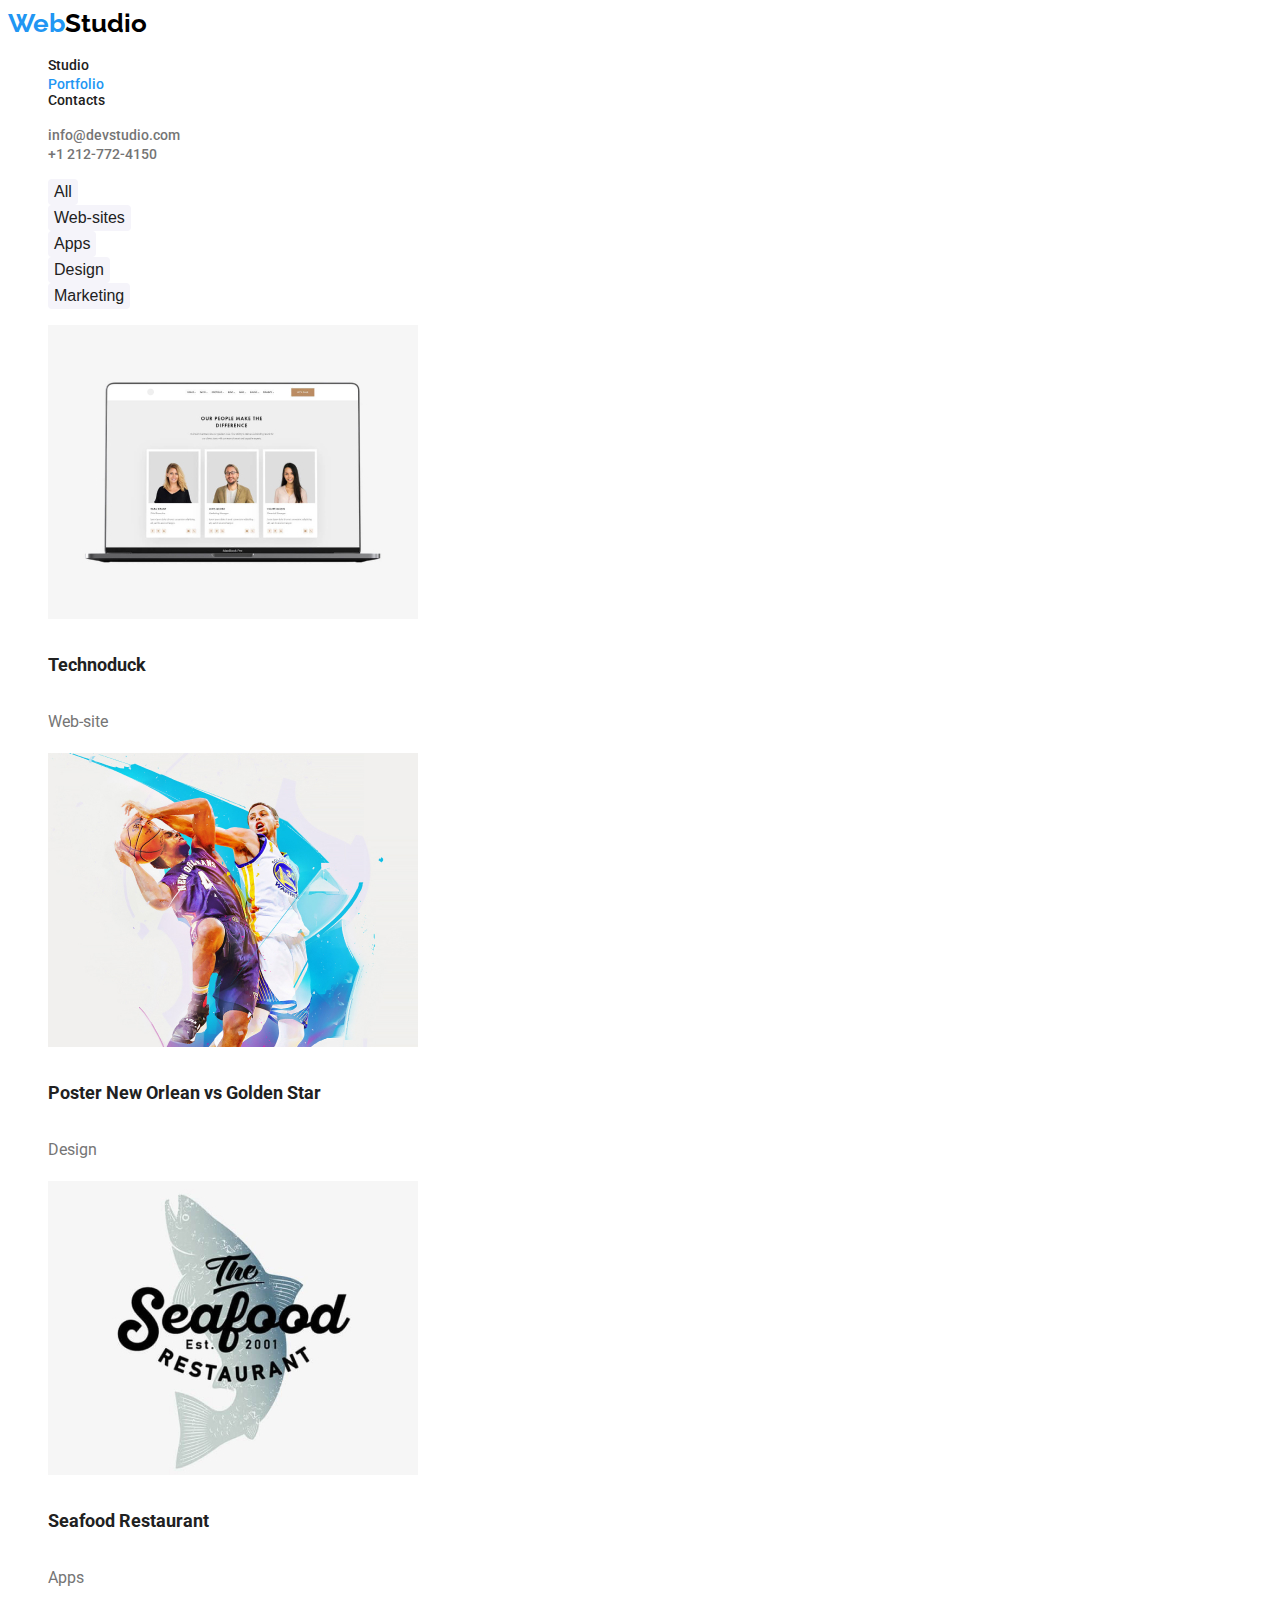
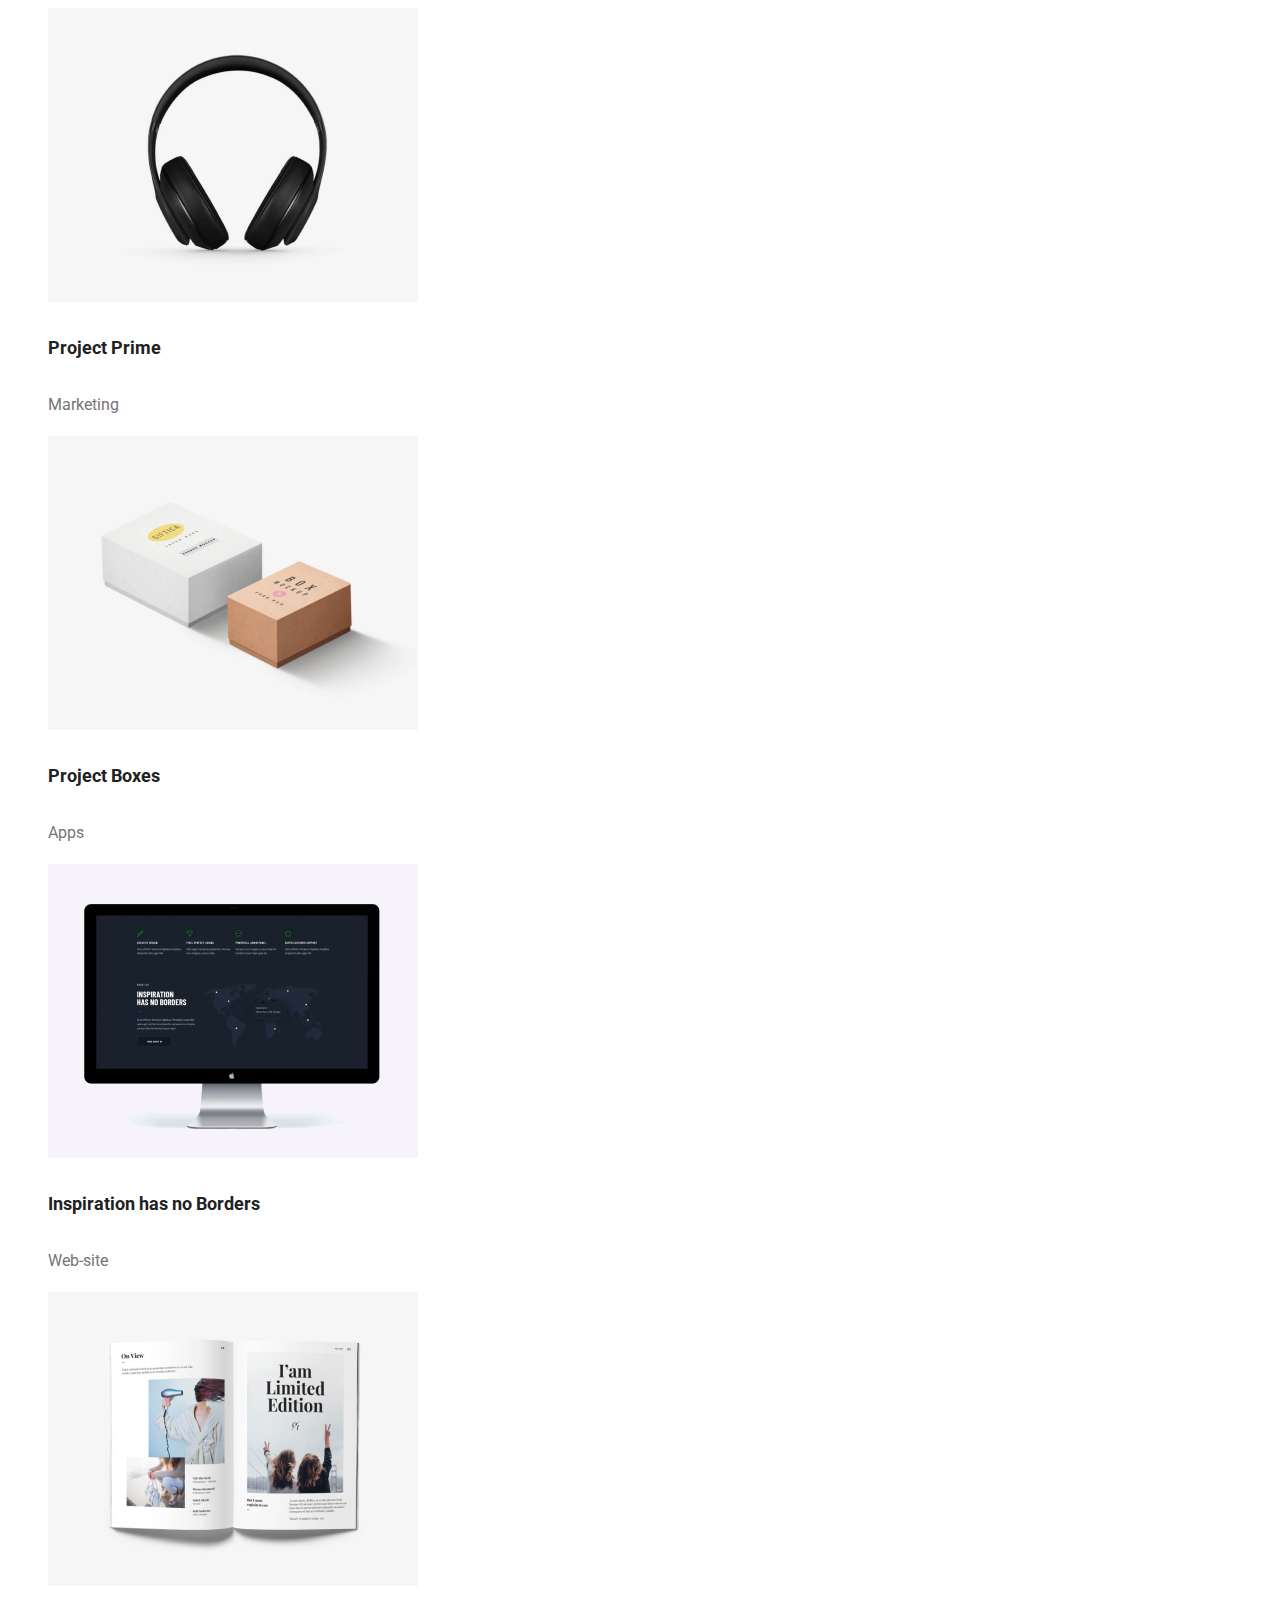
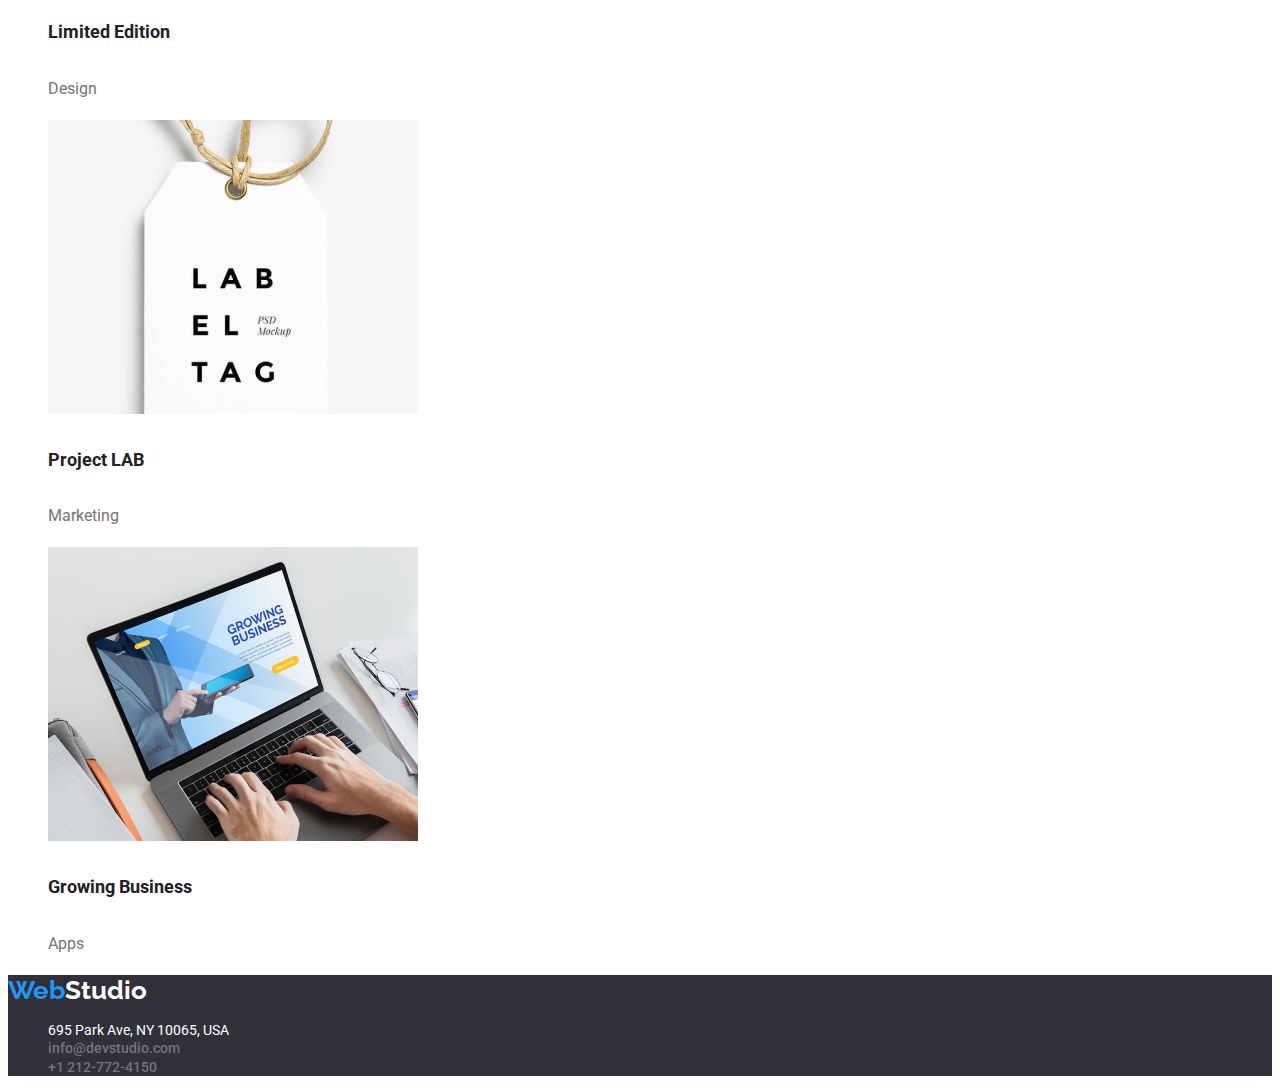
==== portofoliu.html @ 7d5f2d33 "start file" ====
<!DOCTYPE html>
<html lang="en">
<head>
    <meta charset="UTF-8">
    <meta name="viewport" content="width=device-width, initial-scale=1.0">
    <title>Portofoliu</title>
    <link rel="preconnect" href="https://fonts.googleapis.com">
    <link rel="preconnect" href="https://fonts.gstatic.com" crossorigin>
    <link href="https://fonts.googleapis.com/css2?family=Raleway:wght@700&family=Roboto:wght@400;500;700;900&display=swap" rel="stylesheet">
    <link rel="stylesheet" href="css/style.css"/>
</head>
<body>
    <header>
        <a href="./index.html" class="logo">Web<span class="logo2">Studio</span></a>

        <nav>
            <ul>
                <li><a href="./index.html" class="main-nav">Studio</a></li>
                <li><a href="./portofoliu.html" class="main-nav" id="current">Portfolio</a></li>
                <li class="main-nav">Contacts</li>
            </ul>
        </nav>
        <ul>
            <li><a href="mailto:info@devstudio.com" class="social-link">info@devstudio.com</a></li>
            <li><a href="tel:+1-212-772-4150" class="social-link">+1 212-772-4150</a></li>
        </ul>

        
        

    </header>

    <main>
        <div>
            <ul>
                <li><button type="button" class="button-portfolio">All</button></li>
                <li><button type="button" class="button-portfolio">Web-sites</button></li>
                <li><button type="button" class="button-portfolio">Apps</button></li>
                <li><button type="button" class="button-portfolio">Design</button></li>
                <li><button type="button" class="button-portfolio">Marketing</button></li>
            </ul>
        </div>
        <section>
            <ul>
                <li>
                    <img src="./images/technoduck.jpg" alt="technoduck" width="370"/>
                        <h4 class="portofolio-project">Technoduck</h4>
                        <p class="tips-of-project">Web-site</p>
                </li>
                <li>
                    <img src="./images/poster-basketball.jpg" alt="poster new orlean vs solden star" width="370"/>
                        <h4 class="portofolio-project">Poster New Orlean vs Golden Star</h4>
                        <p class="tips-of-project">Design</p>
                </li>
                <li>
                    <img src="./images/seafood-restaurant.jpg" alt="seafood restaurant " width="370"/>
                        <h4 class="portofolio-project">Seafood Restaurant </h4>
                        <p class="tips-of-project">Apps</p>
                </li>
                <li>
                    <img src="./images/project-prime.jpg" alt="project prime" width="370"/>
                        <h4 class="portofolio-project">Project Prime</h4>
                        <p class="tips-of-project">Marketing</p>
                </li>
                <li>
                    <img src="./images/project-boxes.jpg" alt="project boxes" width="370"/>
                        <h4 class="portofolio-project">Project Boxes</h4>
                        <p class="tips-of-project">Apps</p>
                </li>
                <li>
                    <img src="./images/inspiration-has-no-borders.jpg" alt="inspiration has no borders" width="370"/>
                        <h4 class="portofolio-project">Inspiration has no Borders</h4>
                        <p class="tips-of-project">Web-site</p>
                </li>
                <li>
                    <img src="./images/limited-edition.jpg" alt="limited edition" width="370"/>
                        <h4 class="portofolio-project">Limited Edition</h4>
                        <p class="tips-of-project">Design</p>
                </li>
                <li>
                    <img src="./images/project-lab.jpg" alt="project lab" width="370"/>
                        <h4 class="portofolio-project">Project LAB</h4>
                        <p class="tips-of-project">Marketing</p>
                </li>
                <li>
                    <img src="./images/growing-business.jpg" alt="growing business" width="370"/>
                        <h4 class="portofolio-project">Growing Business</h4>
                        <p class="tips-of-project">Apps</p>
                </li>
            </ul>
        </section>
    </main>
    
    <footer class="footer-zone">
        <a href="./index.html" class="logo">Web<span class="logo2-footer">Studio</span></a>
        <address>
            <ul>
                <li class="location">695 Park Ave, NY 10065, USA</li>
                <li> <a href="mailto:info@devstudio.com" class="social-link">info@devstudio.com</a></li>
                <li><a href="tel:+1-212-772-4150" class="social-link">+1 212-772-4150</a></li>
            </ul>
        </address>
    </footer>
</body>
</html>
---- css/style.css ----
body{
    font-family: 'Roboto', sans-serif;
    color: var(--secondary-titles);
    font-weight: 400;
    font-style: normal;
}

:root{
    --link-color: #2196F3;
    --secondary-titles: #212121;
    --descriptive-text: #757575;
    --team-back: #F5F4FA;
    --color-white: #ffffff; 
}
.logo {
    color: #2196F3;
    font-family: 'Raleway' ;
    font-weight: bold;
    font-size: 26px;
    text-decoration: none;
    line-height: 1.2;
}
.logo2 {
    color: #000000;
    font-family: 'Raleway' ;
    font-weight: bold;
    font-size: 26px;
}
.logo2-footer {
    color: var(--color-white);
    font-weight: bold;
    font-family: 'Raleway' ;
}
.main-nav {
    text-decoration: none;
    color: var(--secondary-titles);
    font-size: 14px;
    font-weight:500;
    line-height: 1.14;
}
.main-nav:hover,
.main-nav:focus {
    color: var(--link-color);
}
.main-nav:active {
    color: var(--link-color);
}
.social-link {
    text-decoration: none;
    color: var(--descriptive-text);
    font-size: 14px;
    font-weight: 500;
    font-style: normal;
    line-height: 1.14;
}
ul {
    list-style-type: none;
}

.title {
    background-color: #2F303A;
    color: #ffffff;
    font-size: 44px;
    text-align: center;
    line-height: 1.36;
}
.button {
    font-size: 16px;
    height: 30px;
    font-weight: bold;
    color: var(--color-white);
    background-color: var(--link-color);
    border: none;
    border-radius: 4px;
    cursor: pointer;
    line-height: 1.87;
}
.button:hover,
.button:focus {
    background-color: #188CE8;
    color: var(--color-white);
}
.group-title {
    color: var(--secondary-titles);
    font-size: 14px;
    font-weight: bold;
}

#current {color: var(--link-color);
}

.group-details {
    color: var(--descriptive-text);
    font-size: 14px;
    line-height: 1.71;
}
.section-title {
    text-align: center;
    color: var(--secondary-titles);
    font-size: 36px;
    font-weight: bold;
}
.team {
    background-color: #F5F4FA;
}
.team-name {
    color: var(--secondary-titles);
    font-size: 16px;
    text-align: center;
    font-weight: 500;
    line-height: 1.18;
}
.team-job {
    color: var(--descriptive-text);
    font-size: 16px;
    font-weight: 500;
    text-align: center;
    line-height: 1.18;
}
.button-portfolio {
    background-color: var(--team-back);
    border: none;
    color: var(--secondary-titles);
    font-size: 16px;
    font-weight: 500;
    border-radius: 4px;
    height: 26px;
    cursor: pointer;
}
.button-portfolio:hover {
    background-color: var(--link-color);
    color: var(--color-white);
}
.button-portfolio:focus {
    background-color: var(--link-color);
    color: var(--color-white);
}
.button-portfolio:active {
    background-color: var(--link-color);
    color: var(--color-white);
}

.portofolio-project {
    color: var(--secondary-titles);
    font-size: 18px;
    font-weight: bold;
    line-height: 2;
}

.tips-of-project {
    color: var(--descriptive-text);
    font-size: 16px;
    line-height: 1.87;
}

.footer-zone {
    background-color: #2F303A;
}

.location {
    color: var(--color-white);
    font-size: 14px;
    font-style: normal;
}


.social-link:hover,
.social-link:focus {
    color: var(--link-color);
}
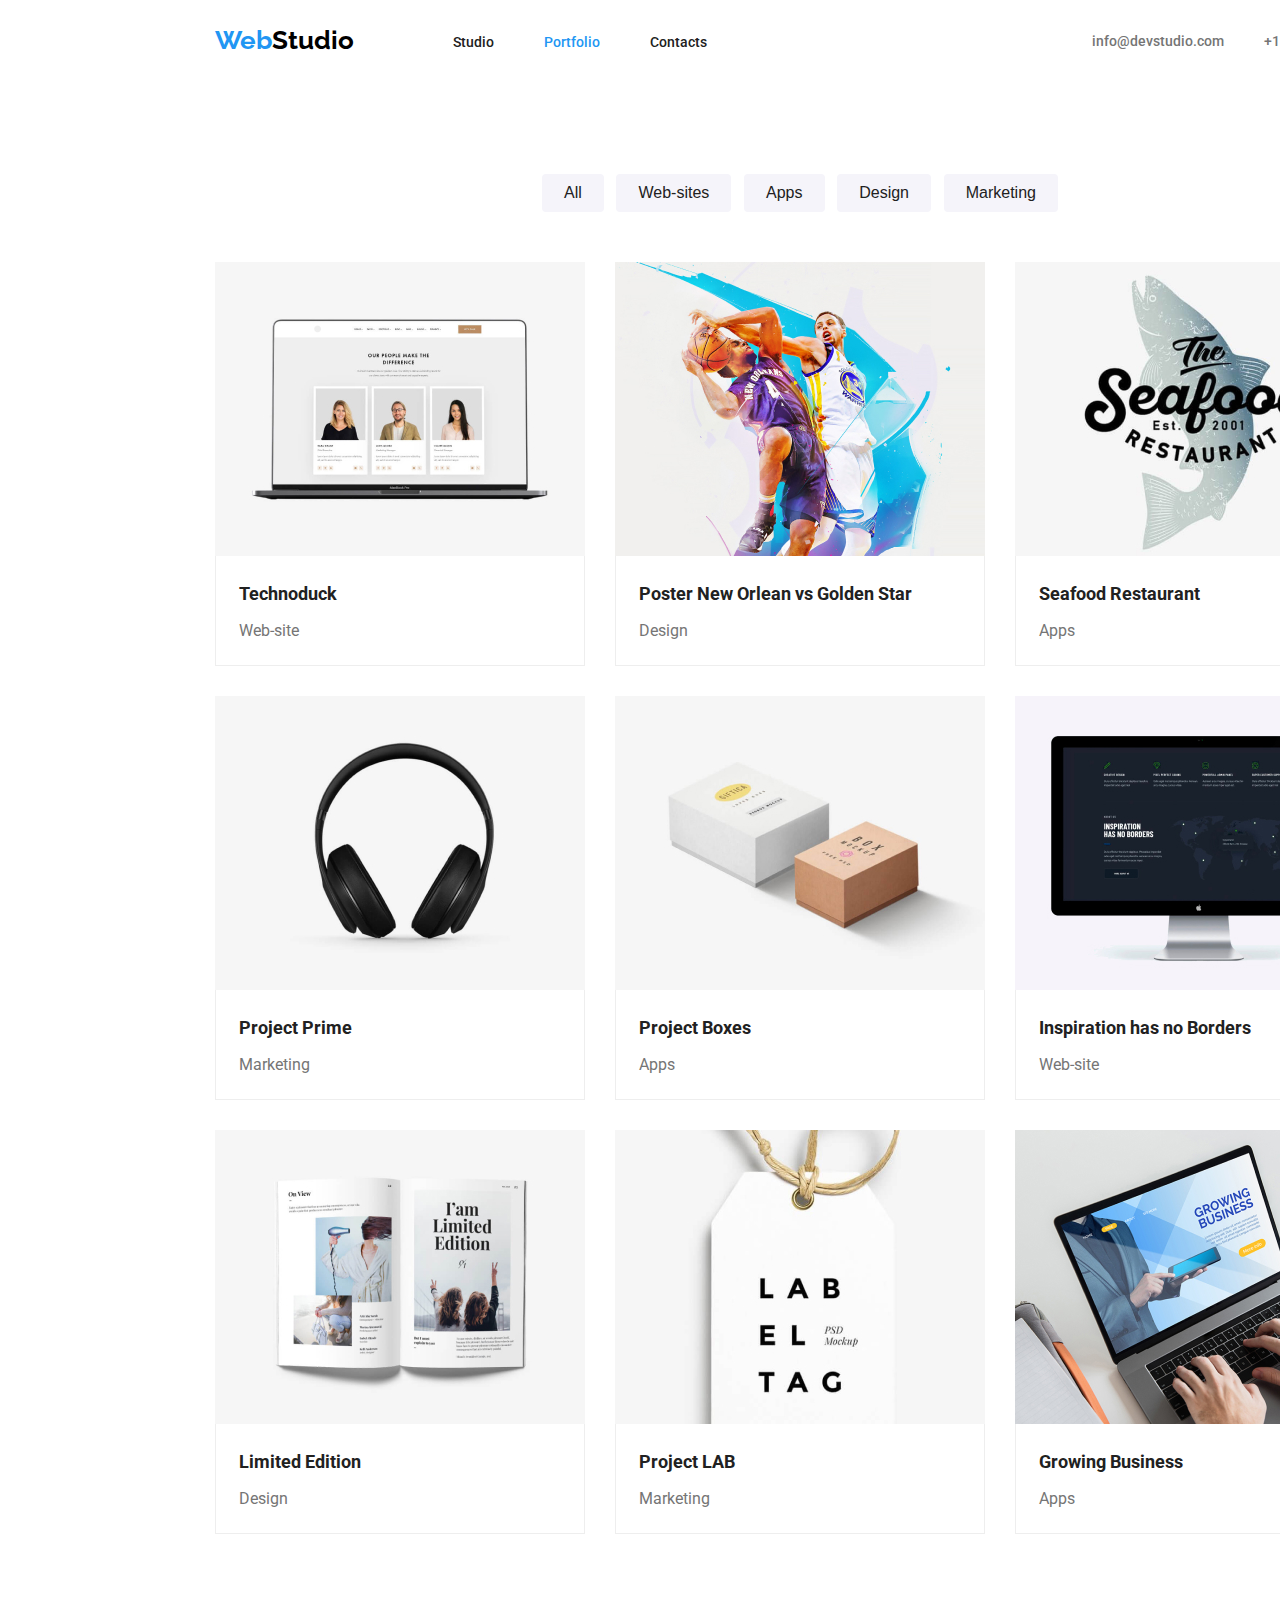
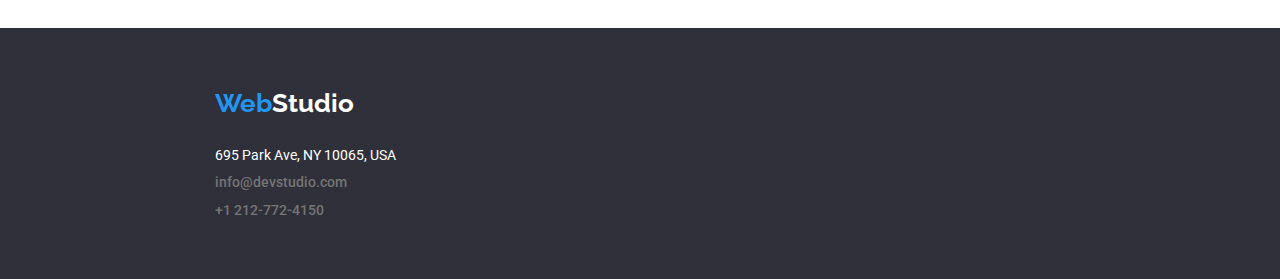
==== commit fd1588f2: "position page" ====
--- a/portofoliu.html
+++ b/portofoliu.html
@@ -7,32 +7,29 @@
     <link rel="preconnect" href="https://fonts.googleapis.com">
     <link rel="preconnect" href="https://fonts.gstatic.com" crossorigin>
     <link href="https://fonts.googleapis.com/css2?family=Raleway:wght@700&family=Roboto:wght@400;500;700;900&display=swap" rel="stylesheet">
+    <link rel="stylesheet" href="node_modules/modern-normalize/modern-normalize.css">
     <link rel="stylesheet" href="css/style.css"/>
 </head>
 <body>
-    <header>
+    <header class="container-header">
         <a href="./index.html" class="logo">Web<span class="logo2">Studio</span></a>
-
-        <nav>
-            <ul>
-                <li><a href="./index.html" class="main-nav">Studio</a></li>
+        <nav >
+            <ul class="nav-bar">
+                <li><a href="./index.html" class="main-nav" >Studio</a></li>
                 <li><a href="./portofoliu.html" class="main-nav" id="current">Portfolio</a></li>
-                <li class="main-nav">Contacts</li>
+                <li><a href="#" class="main-nav">Contacts</a></li>
             </ul>
         </nav>
-        <ul>
+        <ul class="links-bar">
             <li><a href="mailto:info@devstudio.com" class="social-link">info@devstudio.com</a></li>
             <li><a href="tel:+1-212-772-4150" class="social-link">+1 212-772-4150</a></li>
         </ul>
 
-        
-        
-
     </header>
 
-    <main>
+    <main class="container-portfolio">
         <div>
-            <ul>
+            <ul class="container-button">
                 <li><button type="button" class="button-portfolio">All</button></li>
                 <li><button type="button" class="button-portfolio">Web-sites</button></li>
                 <li><button type="button" class="button-portfolio">Apps</button></li>
@@ -40,61 +37,88 @@
                 <li><button type="button" class="button-portfolio">Marketing</button></li>
             </ul>
         </div>
-        <section>
+        <section class="container-projects">
             <ul>
                 <li>
                     <img src="./images/technoduck.jpg" alt="technoduck" width="370"/>
+                    <div>
                         <h4 class="portofolio-project">Technoduck</h4>
-                        <p class="tips-of-project">Web-site</p>
+                        <p class="type-of-project">Web-site</p>
+                    </div>
+                </li>
+                
+                <li>
+                    <img src="./images/poster-basketball.jpg" alt="poster new orlean vs solden star" width="370"/>
+                    <div>
+                        <h4 class="portofolio-project">Poster New Orlean vs Golden Star</h4>
+                        <p class="type-of-project">Design</p>
+                    </div>
+                        
                 </li>
                 <li>
-                    <img src="./images/poster-basketball.jpg" alt="poster new orlean vs solden star" width="370"/>
-                        <h4 class="portofolio-project">Poster New Orlean vs Golden Star</h4>
-                        <p class="tips-of-project">Design</p>
-                </li>
-                <li>
-                    <img src="./images/seafood-restaurant.jpg" alt="seafood restaurant " width="370"/>
+                   <img src="./images/seafood-restaurant.jpg" alt="seafood restaurant " width="370"/>
+                    <div> 
                         <h4 class="portofolio-project">Seafood Restaurant </h4>
-                        <p class="tips-of-project">Apps</p>
+                        <p class="type-of-project">Apps</p>
+                    </div>
+                        
                 </li>
                 <li>
                     <img src="./images/project-prime.jpg" alt="project prime" width="370"/>
+                    <div> 
                         <h4 class="portofolio-project">Project Prime</h4>
-                        <p class="tips-of-project">Marketing</p>
+                        <p class="type-of-project">Marketing</p>
+                    </div>
+                       
                 </li>
                 <li>
                     <img src="./images/project-boxes.jpg" alt="project boxes" width="370"/>
+                    <div>
                         <h4 class="portofolio-project">Project Boxes</h4>
-                        <p class="tips-of-project">Apps</p>
+                        <p class="type-of-project">Apps</p>
+                    </div>
+                        
                 </li>
                 <li>
-                    <img src="./images/inspiration-has-no-borders.jpg" alt="inspiration has no borders" width="370"/>
+                   <img src="./images/inspiration-has-no-borders.jpg" alt="inspiration has no borders" width="370"/>
+                    <div> 
                         <h4 class="portofolio-project">Inspiration has no Borders</h4>
-                        <p class="tips-of-project">Web-site</p>
+                        <p class="type-of-project">Web-site</p>
+                    </div>
+                        
                 </li>
                 <li>
                     <img src="./images/limited-edition.jpg" alt="limited edition" width="370"/>
+                    <div>
                         <h4 class="portofolio-project">Limited Edition</h4>
-                        <p class="tips-of-project">Design</p>
+                        <p class="type-of-project">Design</p>
+                    </div>
+                        
                 </li>
                 <li>
                     <img src="./images/project-lab.jpg" alt="project lab" width="370"/>
+                    <div>
                         <h4 class="portofolio-project">Project LAB</h4>
-                        <p class="tips-of-project">Marketing</p>
+                        <p class="type-of-project">Marketing</p>
+                    </div>
+                        
                 </li>
                 <li>
                     <img src="./images/growing-business.jpg" alt="growing business" width="370"/>
+                    <div>
                         <h4 class="portofolio-project">Growing Business</h4>
-                        <p class="tips-of-project">Apps</p>
+                        <p class="type-of-project">Apps</p>
+                    </div>
+                        
                 </li>
             </ul>
         </section>
     </main>
     
     <footer class="footer-zone">
-        <a href="./index.html" class="logo">Web<span class="logo2-footer">Studio</span></a>
+        <a href="./index.html"class="footer-logo" >Web<span class="logo2-footer">Studio</span></a>
         <address>
-            <ul>
+            <ul class="footer-address">
                 <li class="location">695 Park Ave, NY 10065, USA</li>
                 <li> <a href="mailto:info@devstudio.com" class="social-link">info@devstudio.com</a></li>
                 <li><a href="tel:+1-212-772-4150" class="social-link">+1 212-772-4150</a></li>
--- a/css/style.css
+++ b/css/style.css
@@ -3,6 +3,8 @@
     color: var(--secondary-titles);
     font-weight: 400;
     font-style: normal;
+    max-width: 1600px;
+    margin: 0 auto; 
 }
 
 :root{
@@ -12,6 +14,17 @@
     --team-back: #F5F4FA;
     --color-white: #ffffff; 
 }
+h1, h2, h3, h4, h5, h6, p, ul {
+    margin: 0;
+    padding: 0;
+}
+.container-header {
+    height: 80px;
+    display: flex;
+    align-items: center;
+    width: 1600px;
+    
+}
 .logo {
     color: #2196F3;
     font-family: 'Raleway' ;
@@ -19,6 +32,10 @@
     font-size: 26px;
     text-decoration: none;
     line-height: 1.2;
+    height: 31px;
+    width: 145px;
+    display: flex;
+    margin-left: 215px;
 }
 .logo2 {
     color: #000000;
@@ -31,19 +48,36 @@
     font-weight: bold;
     font-family: 'Raleway' ;
 }
+.nav-bar{
+    display: flex;
+    margin-left: 93px;
+    height: 16px;
+    
+}
+
+
 .main-nav {
     text-decoration: none;
     color: var(--secondary-titles);
     font-size: 14px;
     font-weight:500;
     line-height: 1.14;
+    margin-right: 50px;
+    height: 16px;
+    padding: 0px;
+    
 }
 .main-nav:hover,
 .main-nav:focus {
     color: var(--link-color);
 }
-.main-nav:active {
+.main-nav :active {
     color: var(--link-color);
+}
+.links-bar {
+    display: flex;
+    margin-left: 335px;
+ 
 }
 .social-link {
     text-decoration: none;
@@ -52,24 +86,38 @@
     font-weight: 500;
     font-style: normal;
     line-height: 1.14;
+    margin-right: 40px;
+    padding: 0px;
 }
 ul {
     list-style-type: none;
 }
-
+.title-section{
+    background-color: #2F303A;
+    text-align: center;
+    height: 600px;
+    width: 1600px;
+
+}
 .title {
-    background-color: #2F303A;
     color: #ffffff;
     font-size: 44px;
-    text-align: center;
-    line-height: 1.36;
+    font-weight: 900;
+    letter-spacing: 6%;
+    line-height: 60px;
+    height: 120px;
+    width: 696px;
+    padding: 200px 452px 30px 452px;
+    
+
 }
 .button {
     font-size: 16px;
-    height: 30px;
     font-weight: bold;
     color: var(--color-white);
     background-color: var(--link-color);
+    height: 50px;
+    width: 200px;
     border: none;
     border-radius: 4px;
     cursor: pointer;
@@ -80,10 +128,22 @@
     background-color: #188CE8;
     color: var(--color-white);
 }
+.container-info{
+    display: flex;
+    flex-basis: calc((100% - 40px) / 4);
+    justify-content: center;
+    margin-top: 120px;
+    width: 1600px;
+    
+}
 .group-title {
     color: var(--secondary-titles);
     font-size: 14px;
     font-weight: bold;
+    width: 270px;
+    margin-left: 30px;
+    
+    
 }
 
 #current {color: var(--link-color);
@@ -92,30 +152,164 @@
 .group-details {
     color: var(--descriptive-text);
     font-size: 14px;
-    line-height: 1.71;
+    line-height: 24px;
+    letter-spacing: 0.5px;
+    width: 270px;
+    margin-left: 30px;
+}
+.container-3photo{
+    justify-content: center;
+    height: 386px;
+    width: 1170px;
+    margin-left: 215px;
+    margin-bottom: 94px;
+    
+}
+.photo-we-do {
+    display: flex;
+    flex-direction: row;
+    margin-right: 30px; 
 }
 .section-title {
     text-align: center;
     color: var(--secondary-titles);
     font-size: 36px;
     font-weight: bold;
+    margin-bottom: 50px;
+    margin-top: 94px;
+    
+}
+.container-team {
+    display: inline-block;
+    flex-basis: calc((100% - 40px) / 4);
+    justify-content: center;
+    height: 648px;
+    width: 1600px;
+    flex-wrap: wrap;
+    gap: 10px;
+    /*display: inline-block;
+    height: 648px;
+    width: 1600px;*/
+    background-color: #F5F4FA;
 }
 .team {
-    background-color: #F5F4FA;
-}
+    height: 368px;
+    width: 1170px;
+    display: flex;
+    flex-wrap: wrap;
+    gap: 30px;
+    margin-left: 215px;
+    margin-bottom: 94px;
+    align-items: center;
+}
+
+.team li{
+    background-color: var(--color-white);
+    height: 368px;
+    width: 270px;
+    display: inline-block;
+    align-items: center;
+}
+
 .team-name {
     color: var(--secondary-titles);
     font-size: 16px;
     text-align: center;
     font-weight: 500;
-    line-height: 1.18;
-}
+    line-height: 19px;
+    display: flex;
+    flex-direction:column;
+    justify-content:center;
+    align-items:center;
+    margin-top: 30px;
+    margin-bottom: 10px;
+}
+
 .team-job {
     color: var(--descriptive-text);
     font-size: 16px;
-    font-weight: 500;
+    font-weight: 400;
     text-align: center;
-    line-height: 1.18;
+    line-height: 19px;
+    display: flex;
+    flex-direction:column;
+    justify-content:center;
+    align-items:center;
+}
+
+.container-portfolio{
+    height: 1548px;
+    width: 1600px;
+    display: flex;
+    flex-direction: column ;
+    align-items: center;
+}
+.container-projects {
+    display: flex;
+    flex-basis: calc((100% - 40px) / 4);
+    justify-content: center;
+    height: 1548px;
+    width: 1600px;
+    
+    
+}
+.container-projects ul {
+    height: 1272px;
+    width: 1170px;
+    display: flex;
+    flex-direction:row;
+    flex-wrap: wrap;
+    gap: 30px;
+    margin-bottom: 94px;
+    align-items: center;
+    
+}
+
+    
+.container-projects li {
+    height: 404px;
+    width: 370px;
+    display: inline-flex;
+    flex-direction: column;
+    align-items: center;
+    border: 1px solid #EEEEEE;
+    border-top: 0;
+    box-sizing: border-box;
+    
+}
+.container-projects div{
+    width: 370px;
+    display: flex;
+    flex-direction: column;
+    justify-content: flex-start;
+    
+}
+
+/*.container-projects{
+    display:flex;
+    justify-content:space-between;
+    flex-wrap: wrap;
+    gap: 30px;
+    max-width:1360px;
+    max-width: 1170px;
+
+}
+.container-projects ul{
+  display: flex;
+  flex-basis: calc((100% - 90px) / 3);
+  flex-wrap: wrap;
+  gap: 30px;
+  height: 1360px;
+  width: 1170px;
+
+}*/
+.container-button {
+    display: flex;
+    justify-content:space-between;
+    height: 38px;
+    width: 516px;
+    margin-top: 94px;
+    margin-bottom: 50px;
 }
 .button-portfolio {
     background-color: var(--team-back);
@@ -124,8 +318,10 @@
     font-size: 16px;
     font-weight: 500;
     border-radius: 4px;
-    height: 26px;
+    height: 38px;
     cursor: pointer;
+    padding-left: 22px;
+    padding-right: 22px;
 }
 .button-portfolio:hover {
     background-color: var(--link-color);
@@ -144,17 +340,47 @@
     color: var(--secondary-titles);
     font-size: 18px;
     font-weight: bold;
-    line-height: 2;
-}
-
-.tips-of-project {
+    line-height: 36px;
+    margin-left: 24px;
+    margin-top: 20px;
+    margin-bottom: 4px;
+}
+
+.type-of-project {
     color: var(--descriptive-text);
     font-size: 16px;
-    line-height: 1.87;
+    line-height: 30px;
+    margin-left: 24px;
+    margin-bottom: 20px;
 }
 
 .footer-zone {
+    width: 1600px;
+    height: 251px;
     background-color: #2F303A;
+    display: inline-block;
+}
+.footer-logo{
+    color: #2196F3;
+    font-family: 'Raleway' ;
+    font-weight: bold;
+    font-size: 26px;
+    text-decoration: none;
+    line-height: 1.2;
+    height: 31px;
+    width: 145px;
+    display: flex;
+    margin-left: 215px;
+    margin-top: 60px;
+}
+.footer-address {
+    height: 72px;
+    width: 231px;
+    display: flex;
+    flex-direction: column;
+    justify-content:space-between;
+    margin-left: 215px;
+    margin-top: 28px;
 }
 
 .location {
